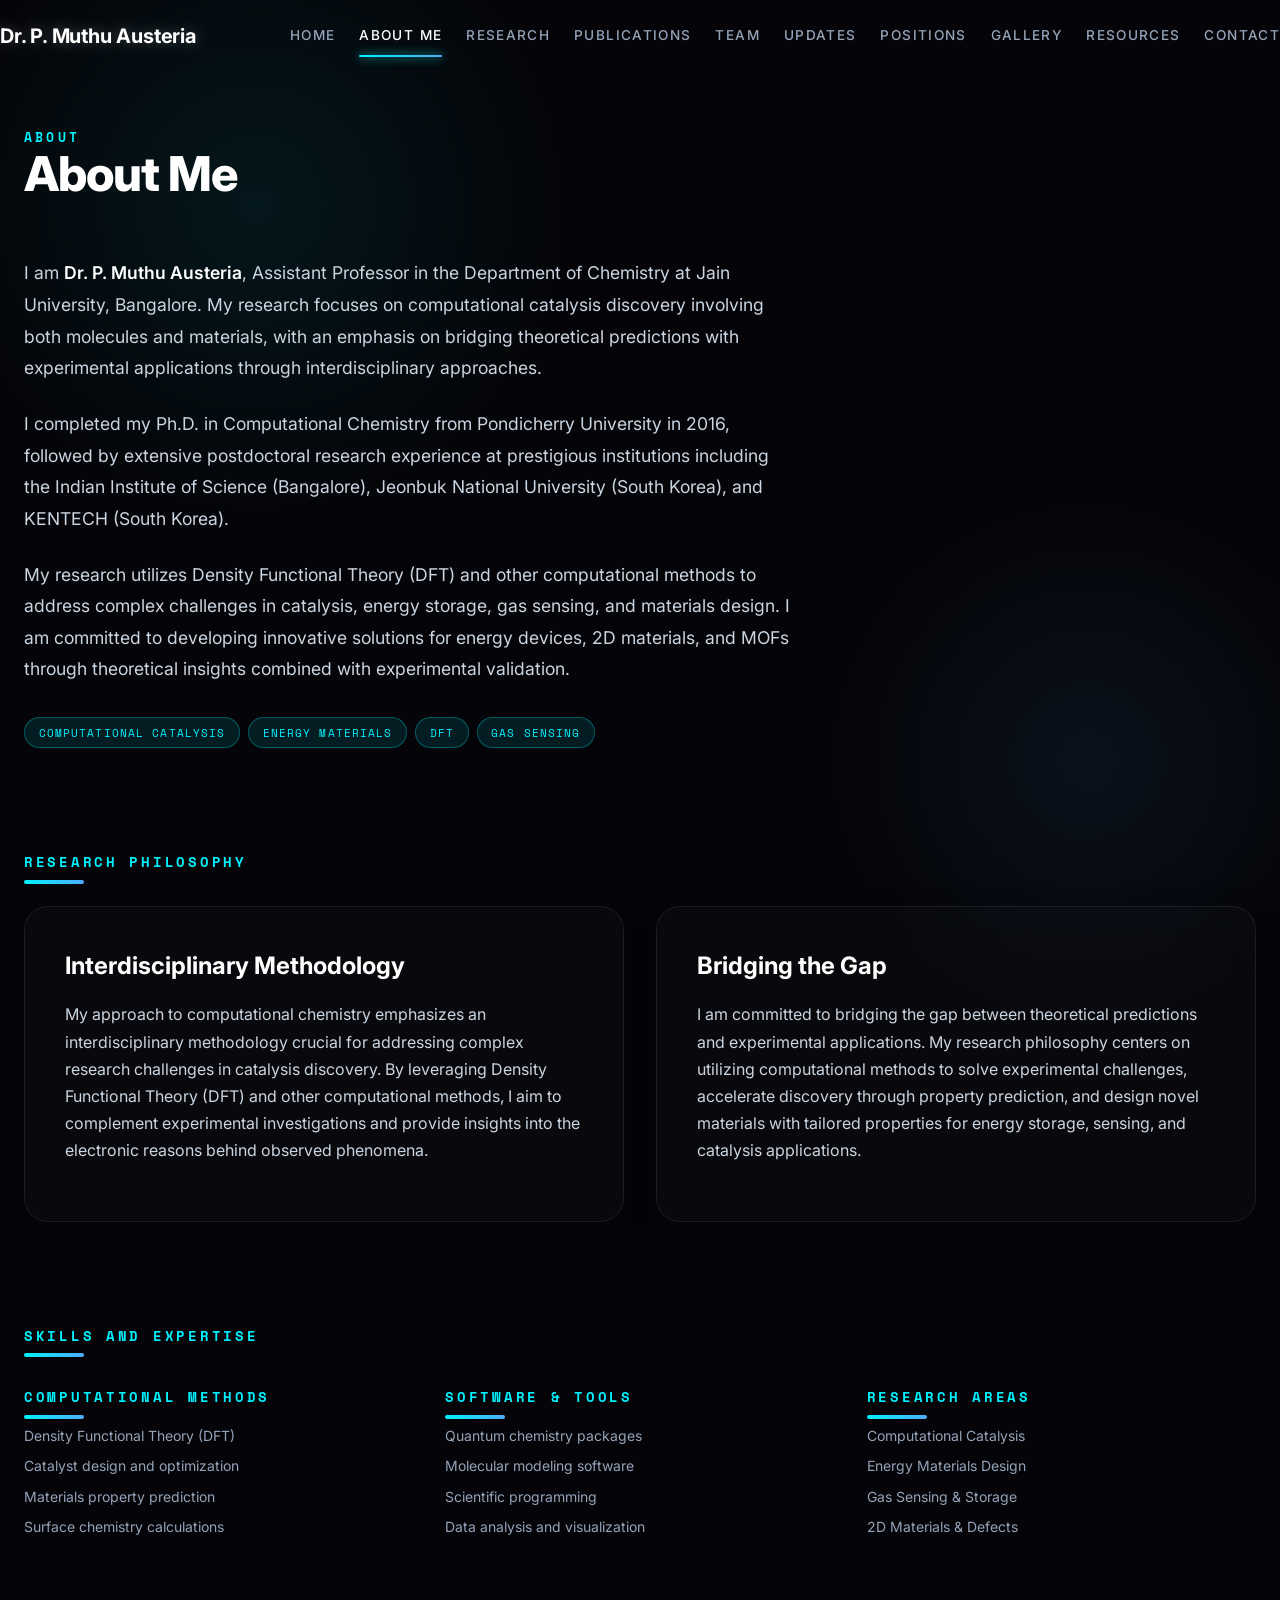
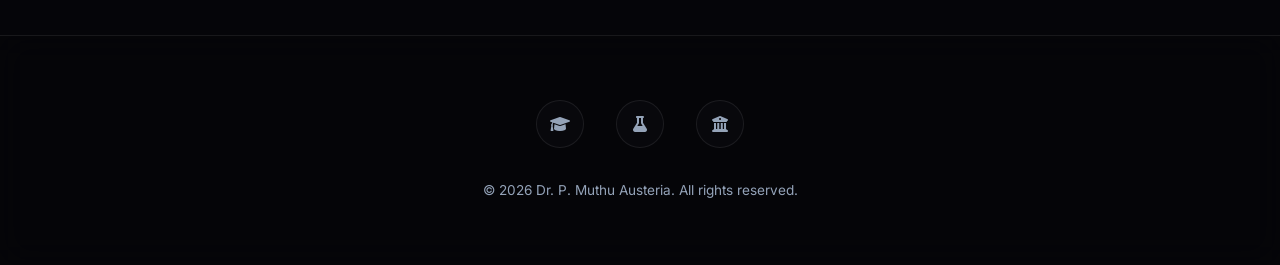
==== about.html @ 5bf9e210 "Add files via upload" ====
<!DOCTYPE html>
<html lang="en">
<head>
    <meta charset="UTF-8">
    <meta name="viewport" content="width=device-width, initial-scale=1.0">
    <title>About Me - Dr. P. Muthu Austeria - Computational Chemistry Research</title>
    <link rel="stylesheet" href="theme.css">
    <link href="https://fonts.googleapis.com/css2?family=Inter:wght@400;500;600;700&family=Space+Mono:wght@400;500;700&display=swap" rel="stylesheet">
    <link rel="stylesheet" href="https://cdnjs.cloudflare.com/ajax/libs/font-awesome/6.0.0/css/all.min.css">
</head>
<body>
    <!-- Header -->
    <header class="site-header" id="site-header">
        <div class="container header-nav">
            <div class="header-logo">
                <a href="index.html">Dr. P. Muthu Austeria</a>
            </div>
            <button class="mobile-toggle" id="mobile-toggle" aria-label="Toggle mobile menu">
                <span></span>
                <span></span>
                <span></span>
            </button>
            <nav class="nav-menu" id="nav-menu">
                <a href="index.html">Home</a>
                <a href="about.html" aria-current="page">About Me</a>
                <a href="research.html">Research</a>
                <a href="publications.html">Publications</a>
                <a href="team.html">Team</a>
                <a href="updates.html">Updates</a>
                <a href="positions.html">Positions</a>
                <a href="gallery.html">Gallery</a>
                <a href="resources.html">Resources</a>
                <a href="contact.html">Contact</a>
            </nav>
        </div>
    </header>
    <main>
        <!-- Page Header -->
        <section class="section-padding" style="padding-top: 8rem; padding-bottom: 2rem;">
            <div class="container">
                <div style="max-width: 42rem;">
                    <p class="section-pretitle font-mono text-accent">About</p>
                    <h1 class="hero-title font-display" style="font-size: 3rem; margin-bottom: 0;">About Me</h1>
                </div>
            </div>
        </section>

        <section class="section-padding" style="padding-top: 0;">
            <div class="container">
                <div class="section-content" style="max-width: 70ch;">
                <p>
                    I am <strong style="color: #fff;">Dr. P. Muthu Austeria</strong>, Assistant Professor in the Department of Chemistry at Jain University, Bangalore. 
                    My research focuses on computational catalysis discovery involving both molecules and materials, with an 
                    emphasis on bridging theoretical predictions with experimental applications through interdisciplinary approaches.
                </p>
                <p>
                    I completed my Ph.D. in Computational Chemistry from Pondicherry University in 2016, followed by 
                    extensive postdoctoral research experience at prestigious institutions including the Indian Institute 
                    of Science (Bangalore), Jeonbuk National University (South Korea), and KENTECH (South Korea).
                </p>
                <p>
                    My research utilizes Density Functional Theory (DFT) and other computational methods to address complex 
                    challenges in catalysis, energy storage, gas sensing, and materials design. I am committed to developing 
                    innovative solutions for energy devices, 2D materials, and MOFs through theoretical insights combined 
                    with experimental validation.
                </p>
            </div>
            <div class="pub-tags" style="margin-top: 2rem;">
                <span class="pub-tag">Computational Catalysis</span>
                <span class="pub-tag">Energy Materials</span>
                <span class="pub-tag">DFT</span>
                <span class="pub-tag">Gas Sensing</span>
            </div>
            </div>
            </div>
        </section>

        <section class="section-padding" style="padding-top: 0;">
            <div class="container">
                <div style="max-width: 42rem; margin-bottom: 2rem;">
                    <h2 class="section-title font-display">Research Philosophy</h2>
                </div>
                <div class="content-grid">
                <div class="content-card">
                    <h3>Interdisciplinary Methodology</h3>
                    <p>
                        My approach to computational chemistry emphasizes an interdisciplinary methodology crucial for addressing 
                        complex research challenges in catalysis discovery. By leveraging Density Functional Theory (DFT) 
                        and other computational methods, I aim to complement experimental investigations and provide insights 
                        into the electronic reasons behind observed phenomena.
                    </p>
                </div>
                <div class="content-card">
                    <h3>Bridging the Gap</h3>
                    <p>
                        I am committed to bridging the gap between theoretical predictions and experimental applications. 
                        My research philosophy centers on utilizing computational methods to solve experimental challenges, 
                        accelerate discovery through property prediction, and design novel materials with tailored properties 
                        for energy storage, sensing, and catalysis applications.
                    </p>
                </div>
            </div>
        </section>

        <section class="section-padding" style="padding-top: 0;">
            <div class="container">
                <div style="max-width: 42rem; margin-bottom: 2rem;">
                    <h2 class="section-title font-display">Skills and Expertise</h2>
                </div>
                
                <div style="display: grid; grid-template-columns: repeat(auto-fit, minmax(250px, 1fr)); gap: 2rem; margin-top: 2rem;">
                <div>
                    <h3 class="section-title">Computational Methods</h3>
                    <ul style="list-style: none; display: flex; flex-direction: column; gap: 0.5rem; color: var(--color-text-muted); font-size: 0.875rem;">
                        <li>Density Functional Theory (DFT)</li>
                        <li>Catalyst design and optimization</li>
                        <li>Materials property prediction</li>
                        <li>Surface chemistry calculations</li>
                    </ul>
                </div>
                <div>
                    <h3 class="section-title">Software & Tools</h3>
                    <ul style="list-style: none; display: flex; flex-direction: column; gap: 0.5rem; color: var(--color-text-muted); font-size: 0.875rem;">
                        <li>Quantum chemistry packages</li>
                        <li>Molecular modeling software</li>
                        <li>Scientific programming</li>
                        <li>Data analysis and visualization</li>
                    </ul>
                </div>
                <div>
                    <h3 class="section-title">Research Areas</h3>
                    <ul style="list-style: none; display: flex; flex-direction: column; gap: 0.5rem; color: var(--color-text-muted); font-size: 0.875rem;">
                        <li>Computational Catalysis</li>
                        <li>Energy Materials Design</li>
                        <li>Gas Sensing & Storage</li>
                        <li>2D Materials & Defects</li>
                    </ul>
                </div>
            </div>
        </section>
    </main>
    <!-- Footer -->
    <footer class="site-footer">
        <div class="container">
            <div class="footer-social">
                <a href="https://scholar.google.com/citations?user=vYwSPuEAAAAJ&hl=en" target="_blank" title="Google Scholar">
                    <i class="fas fa-graduation-cap"></i>
                </a>
                <a href="https://cnms.jainuniversity.ac.in/" target="_blank" title="CNMS Department">
                    <i class="fas fa-flask"></i>
                </a>
                <a href="https://www.jainuniversity.ac.in/" target="_blank" title="Jain University">
                    <i class="fas fa-university"></i>
                </a>
            </div>
            <p class="footer-copy">&copy; 2026 Dr. P. Muthu Austeria. All rights reserved.</p>
        </div>
    </footer>

    <!-- Inline script for header scroll and mobile menu -->
    <script>
        document.addEventListener('DOMContentLoaded', () => {
            const header = document.getElementById('site-header');
            const mobileToggle = document.getElementById('mobile-toggle');
            const navMenu = document.getElementById('nav-menu');

            const handleScroll = () => {
                if (window.scrollY > 10) {
                    header.classList.add('scrolled');
                } else {
                    header.classList.remove('scrolled');
                }
            };
            window.addEventListener('scroll', handleScroll, { passive: true });
            handleScroll();

            if (mobileToggle && navMenu) {
                mobileToggle.addEventListener('click', () => {
                    navMenu.classList.toggle('mobile-active');
                });
            }
        });
    </script>
    <script src="script.js"></script>
</body>
</html>
---- theme.css ----
/* Custom Properties */
:root {
    --color-bg: #050509;
    --color-surface: rgba(255, 255, 255, 0.02);
    --color-surface-2: rgba(255, 255, 255, 0.05);
    --color-text: #ffffff;
    --color-text-muted: #94a3b8;
    --color-border: rgba(255, 255, 255, 0.08);
    --color-accent: #00f2fe; /* Vibrant Cyan */
    --color-accent-soft: rgba(0, 242, 254, 0.1);
    --color-accent-strong: #4facfe; /* Electric Blue */
    --glass-blur: blur(16px);
}

/* Reset & Base */
*, *::before, *::after { box-sizing: border-box; }
* { margin: 0; padding: 0; }
body {
    font-family: 'Inter', sans-serif;
    background-color: var(--color-bg);
    color: var(--color-text);
    line-height: 1.6;
    -webkit-font-smoothing: antialiased;
    overflow-x: hidden;
    position: relative;
}

/* Ambient Background Glow */
body::before {
    content: '';
    position: fixed;
    top: -20%;
    left: -10%;
    width: 60vw;
    height: 60vw;
    background: radial-gradient(circle, rgba(0, 242, 254, 0.08) 0%, transparent 60%);
    z-index: -1;
    pointer-events: none;
    border-radius: 50%;
}
body::after {
    content: '';
    position: fixed;
    bottom: -20%;
    right: -10%;
    width: 50vw;
    height: 50vw;
    background: radial-gradient(circle, rgba(79, 172, 254, 0.08) 0%, transparent 60%);
    z-index: -1;
    pointer-events: none;
    border-radius: 50%;
}

img { max-width: 100%; display: block; }
a { text-decoration: none; color: inherit; }
ul, ol { list-style: none; }
strong { font-weight: 600; color: #fff; }

/* Container */
.container {
    width: 100%;
    max-width: 80rem;
    margin: 0 auto;
    padding: 0 1.5rem;
}

/* Typography */
.font-mono { font-family: 'Space Mono', monospace; }
.font-display { font-family: 'Inter', sans-serif; font-weight: 700; letter-spacing: -0.02em; }
.text-accent { color: var(--color-accent); }
.text-muted { color: var(--color-text-muted); }

/* Header (Glassmorphism) */
.site-header {
    position: fixed;
    top: 0;
    left: 0;
    right: 0;
    z-index: 50;
    border-bottom: 1px solid transparent;
    transition: all 0.4s cubic-bezier(0.4, 0, 0.2, 1);
    background-color: transparent;
}
.site-header.scrolled {
    background-color: rgba(5, 5, 9, 0.7);
    backdrop-filter: var(--glass-blur);
    -webkit-backdrop-filter: var(--glass-blur);
    border-bottom-color: var(--color-border);
    box-shadow: 0 4px 30px rgba(0, 0, 0, 0.5);
}
.header-nav {
    display: flex;
    align-items: center;
    justify-content: space-between;
    padding: 1.25rem 0;
}
.header-logo {
    font-weight: 700;
    font-size: 1.25rem;
    letter-spacing: -0.01em;
    color: var(--color-text);
    text-shadow: 0 0 15px rgba(255, 255, 255, 0.3);
}
.nav-menu {
    display: flex;
    gap: 1.5rem;
    align-items: center;
}
.nav-menu a {
    position: relative;
    padding: 0.25rem 0;
    font-size: 0.85rem;
    text-transform: uppercase;
    letter-spacing: 0.1em;
    color: var(--color-text-muted);
    transition: color 0.3s ease;
    font-weight: 500;
}
.nav-menu a:hover {
    color: #fff;
    text-shadow: 0 0 10px rgba(255, 255, 255, 0.5);
}
.nav-menu a::after {
    content: '';
    position: absolute;
    bottom: -6px;
    left: 0;
    width: 0;
    height: 2px;
    background: linear-gradient(90deg, var(--color-accent), var(--color-accent-strong));
    transition: width 0.3s ease;
    border-radius: 2px;
}
.nav-menu a:hover::after, .nav-menu a[aria-current="page"]::after {
    width: 100%;
    box-shadow: 0 0 10px var(--color-accent);
}
.nav-menu a[aria-current="page"] {
    color: #fff;
}

/* Mobile Toggle */
.mobile-toggle {
    display: none;
    background: none;
    border: none;
    cursor: pointer;
    padding: 0.5rem;
    z-index: 60;
}
.mobile-toggle span {
    display: block;
    width: 24px;
    height: 2px;
    background-color: var(--color-text);
    margin: 5px 0;
    transition: all 0.3s ease;
}

/* Hero Section */
.hero {
    padding: 12rem 0 6rem;
    position: relative;
    overflow: hidden;
}
.hero-grid {
    display: grid;
    grid-template-columns: 1.2fr 0.8fr;
    gap: 4rem;
    align-items: center;
}
.hero-pretitle {
    font-size: 0.85rem;
    text-transform: uppercase;
    letter-spacing: 0.25em;
    margin-bottom: 1.25rem;
    font-weight: 600;
    background: linear-gradient(90deg, var(--color-accent), var(--color-accent-strong));
    -webkit-background-clip: text;
    -webkit-text-fill-color: transparent;
    display: inline-block;
}
.hero-title {
    font-size: 4rem;
    line-height: 1.1;
    margin-bottom: 2rem;
    color: var(--color-text);
    text-wrap: balance;
    font-weight: 800;
}
.hero-title span {
    background: linear-gradient(135deg, #fff 0%, #a5b4fc 100%);
    -webkit-background-clip: text;
    -webkit-text-fill-color: transparent;
}
.hero-desc {
    font-size: 1.25rem;
    color: var(--color-text-muted);
    max-width: 36rem;
    margin-bottom: 2.5rem;
    line-height: 1.8;
}
.hero-visual {
    width: 100%;
    max-width: 24rem;
    margin: 0 auto;
    position: relative;
}
.hero-glow {
    position: absolute;
    top: -2rem;
    right: -2rem;
    bottom: -2rem;
    left: -2rem;
    background: conic-gradient(from 180deg at 50% 50%, var(--color-accent-strong) 0deg, var(--color-accent) 180deg, var(--color-accent-strong) 360deg);
    border-radius: 50%;
    opacity: 0.4;
    filter: blur(50px);
    z-index: -1;
    animation: rotate 10s linear infinite;
}
@keyframes rotate {
    from { transform: rotate(0deg); }
    to { transform: rotate(360deg); }
}
.hero-img {
    aspect-ratio: 1/1;
    width: 100%;
    object-fit: cover;
    object-position: center;
    border-radius: 50%;
    border: 2px solid rgba(255,255,255,0.1);
    box-shadow: 0 0 40px rgba(0, 0, 0, 0.8), inset 0 0 20px rgba(255,255,255,0.05);
    position: relative;
    z-index: 1;
}
.hero-links {
    display: flex;
    align-items: center;
    justify-content: center;
    gap: 1rem;
    margin-top: 2rem;
    position: relative;
    z-index: 2;
}
.social-icon {
    display: inline-flex;
    align-items: center;
    justify-content: center;
    width: 3.5rem;
    height: 3.5rem;
    border-radius: 50%;
    border: 1px solid var(--color-border);
    background: rgba(255, 255, 255, 0.03);
    backdrop-filter: var(--glass-blur);
    color: var(--color-text-muted);
    transition: all 0.3s cubic-bezier(0.175, 0.885, 0.32, 1.275);
    box-shadow: 0 4px 15px rgba(0,0,0,0.2);
}
.social-icon:hover {
    border-color: var(--color-accent);
    color: #fff;
    transform: translateY(-5px) scale(1.1);
    background: var(--color-accent-soft);
    box-shadow: 0 10px 25px rgba(0, 242, 254, 0.4);
}
.social-icon svg, .social-icon i {
    font-size: 1.25rem;
}

/* Section Shared */
.section-padding {
    padding: 6rem 0;
}
.section-pretitle {
    font-size: 0.8rem;
    text-transform: uppercase;
    letter-spacing: 0.25em;
    font-weight: 600;
    color: var(--color-accent);
}
.section-title {
    font-size: 2.75rem;
    margin-top: 0.5rem;
    font-weight: 700;
    color: #fff;
    position: relative;
    display: inline-block;
}
.section-title::after {
    content: '';
    position: absolute;
    bottom: -10px;
    left: 0;
    width: 60px;
    height: 4px;
    background: linear-gradient(90deg, var(--color-accent), var(--color-accent-strong));
    border-radius: 2px;
}
.section-desc {
    margin-top: 2rem;
    font-size: 1.1rem;
    color: var(--color-text-muted);
    max-width: 40rem;
    line-height: 1.7;
}

/* News Section */
.news-list {
    margin-top: 3rem;
    display: flex;
    flex-direction: column;
    gap: 1.5rem;
}
.news-item {
    display: flex;
    align-items: center;
    gap: 2rem;
    padding: 1.5rem 2rem;
    background: var(--color-surface);
    border: 1px solid var(--color-border);
    border-radius: 1rem;
    transition: all 0.3s ease;
    backdrop-filter: var(--glass-blur);
    position: relative;
    overflow: hidden;
}
.news-item::before {
    content: '';
    position: absolute;
    top: 0; left: 0; width: 4px; height: 100%;
    background: linear-gradient(180deg, var(--color-accent), var(--color-accent-strong));
    opacity: 0;
    transition: opacity 0.3s ease;
}
.news-item:hover {
    transform: translateX(10px);
    background: var(--color-surface-2);
    border-color: rgba(255,255,255,0.15);
    box-shadow: 0 15px 30px rgba(0,0,0,0.4);
}
.news-item:hover::before {
    opacity: 1;
}
.news-meta {
    display: flex;
    align-items: center;
    gap: 0.5rem;
    font-size: 0.8rem;
    text-transform: uppercase;
    letter-spacing: 0.15em;
    white-space: nowrap;
    width: 12rem;
    font-weight: 600;
    color: var(--color-accent);
}
.news-desc {
    flex: 1;
    font-size: 1rem;
    color: #e2e8f0;
}
.news-link {
    font-size: 0.8rem;
    text-transform: uppercase;
    letter-spacing: 0.1em;
    display: flex;
    align-items: center;
    gap: 0.5rem;
    transition: transform 0.2s;
    font-weight: 600;
    color: var(--color-text-muted);
}
.news-item:hover .news-link {
    color: var(--color-accent);
    transform: translateX(5px);
}

/* Explore Cards (Glassmorphism) */
.explore-grid {
    margin-top: 4rem;
    display: grid;
    grid-template-columns: repeat(2, 1fr);
    gap: 2rem;
}
.explore-card {
    position: relative;
    display: flex;
    flex-direction: column;
    padding: 2.5rem;
    height: 300px;
    border-radius: 1.5rem;
    overflow: hidden;
    transition: all 0.4s ease;
    color: white;
    background: var(--color-surface);
    border: 1px solid var(--color-border);
    backdrop-filter: var(--glass-blur);
    box-shadow: 0 10px 30px rgba(0,0,0,0.3);
}
.explore-card:hover {
    transform: translateY(-10px) scale(1.02);
    border-color: rgba(255,255,255,0.2);
    box-shadow: 0 20px 40px rgba(0, 0, 0, 0.6), 0 0 20px var(--color-accent-soft);
}
.explore-bg {
    position: absolute;
    top: 0; left: 0; right: 0; bottom: 0;
    z-index: -1;
    background: radial-gradient(circle at 100% 100%, rgba(0, 242, 254, 0.15) 0%, transparent 60%);
    transition: opacity 0.4s ease;
    opacity: 0.5;
}
.explore-card:nth-child(even) .explore-bg {
    background: radial-gradient(circle at 100% 100%, rgba(79, 172, 254, 0.15) 0%, transparent 60%);
}
.explore-card:hover .explore-bg {
    opacity: 1;
}
.explore-pattern {
    position: absolute;
    top: -2rem; right: -2rem;
    width: 14rem; height: 14rem;
    color: rgba(255,255,255,0.03);
    transition: transform 0.8s cubic-bezier(0.175, 0.885, 0.32, 1.275);
    pointer-events: none;
}
.explore-card:hover .explore-pattern {
    transform: scale(1.2) rotate(15deg);
    color: rgba(255,255,255,0.06);
}
.explore-card-pretitle {
    font-size: 0.75rem;
    text-transform: uppercase;
    letter-spacing: 0.2em;
    color: var(--color-accent);
    font-weight: 600;
}
.explore-card-title {
    font-size: 1.75rem;
    margin-top: 0.5rem;
    font-weight: 700;
    color: #fff;
}
.explore-card-desc {
    margin-top: 1rem;
    font-size: 1rem;
    color: var(--color-text-muted);
    line-height: 1.6;
}
.explore-card-link {
    margin-top: auto;
    font-size: 0.8rem;
    text-transform: uppercase;
    letter-spacing: 0.15em;
    display: flex;
    align-items: center;
    gap: 0.5rem;
    transition: transform 0.2s;
    font-weight: 600;
    color: var(--color-accent);
}
.explore-card:hover .explore-card-link {
    transform: translateX(8px);
}

/* Footer */
.site-footer {
    border-top: 1px solid var(--color-border);
    background-color: rgba(5, 5, 9, 0.8);
    backdrop-filter: var(--glass-blur);
    padding: 4rem 0;
    text-align: center;
    position: relative;
    z-index: 10;
}
.footer-social {
    display: flex;
    align-items: center;
    justify-content: center;
    gap: 2rem;
    margin-bottom: 2rem;
}
.footer-social a {
    color: var(--color-text-muted);
    transition: all 0.3s ease;
    background: var(--color-surface);
    width: 3rem; height: 3rem;
    display: flex; align-items: center; justify-content: center;
    border-radius: 50%;
    border: 1px solid var(--color-border);
}
.footer-social a:hover {
    color: #fff;
    border-color: var(--color-accent);
    background: var(--color-accent-soft);
    transform: translateY(-3px);
    box-shadow: 0 5px 15px rgba(0, 242, 254, 0.3);
}
.footer-copy {
    font-size: 0.85rem;
    color: var(--color-text-muted);
}

/* Interior Pages Overrides */
.page-header { max-width: 65ch; margin-bottom: 4rem; margin-top: 8rem; position: relative; z-index: 2; }
.page-eyebrow { font-family: 'Space Mono', monospace; font-size: 0.85rem; text-transform: uppercase; letter-spacing: 0.25em; color: var(--color-accent); margin-bottom: 1rem; display: block; font-weight: 600; }
.page-title { font-size: 3rem; font-weight: 800; color: #fff; line-height: 1.1; margin-bottom: 1.5rem; text-wrap: balance; }
@media (min-width: 640px) { .page-title { font-size: 4rem; } }
.page-intro { margin-top: 1rem; font-size: 1.2rem; color: var(--color-text-muted); line-height: 1.8; }

/* Timeline (Experience) */
.timeline { border-left: 2px solid rgba(255,255,255,0.1); padding-left: 2.5rem; margin-top: 4rem; display: flex; flex-direction: column; gap: 3rem; list-style: none; }
.timeline-item { position: relative; }
.timeline-marker { position: absolute; left: calc(-2.5rem - 6px); top: 0.375rem; width: 0.75rem; height: 0.75rem; border-radius: 50%; background-color: var(--color-accent); box-shadow: 0 0 10px var(--color-accent); }
.timeline-date { font-family: 'Space Mono', monospace; font-size: 0.85rem; text-transform: uppercase; letter-spacing: 0.15em; color: var(--color-accent); display: block; font-weight: 600; margin-bottom: 0.5rem; }
.timeline-title { font-size: 1.5rem; font-weight: 700; color: #fff; }
.timeline-subtitle { margin-top: 0.25rem; font-size: 1rem; color: var(--color-text-muted); }
.timeline-desc { margin-top: 1rem; font-size: 1rem; color: #cbd5e1; line-height: 1.7; max-width: 65ch; }

/* Publications */
.pub-year { font-size: 2rem; font-weight: 800; color: var(--color-accent); margin-bottom: 2rem; margin-top: 4rem; font-family: 'Space Mono', monospace; text-shadow: 0 0 20px rgba(0, 242, 254, 0.3); }
.pub-year:first-child { margin-top: 1.5rem; }
.pub-list { display: flex; flex-direction: column; gap: 1.5rem; list-style: none; }
.pub-card { border: 1px solid var(--color-border); border-radius: 1rem; background: var(--color-surface); backdrop-filter: var(--glass-blur); overflow: hidden; box-shadow: 0 4px 15px rgba(0,0,0,0.2); display: flex; flex-direction: column; transition: all 0.3s ease; }
.pub-card:hover { transform: translateY(-5px); border-color: rgba(255,255,255,0.15); box-shadow: 0 10px 30px rgba(0,0,0,0.4); }
@media (min-width: 768px) { .pub-card { flex-direction: row; } }
.pub-card-img { display: flex; align-items: center; justify-content: center; background-color: rgba(0,0,0,0.2); border-bottom: 1px solid var(--color-border); padding: 1.5rem; flex-shrink: 0; min-height: 14rem; }
@media (min-width: 768px) { .pub-card-img { width: 16rem; border-bottom: none; border-right: 1px solid var(--color-border); } }
.pub-card-img img { max-height: 14rem; max-width: 100%; object-fit: contain; filter: drop-shadow(0 4px 10px rgba(0,0,0,0.5)); }
.pub-card-content { display: flex; flex-direction: column; flex-grow: 1; }
.pub-card-body { padding: 2rem; border-left: 2px solid transparent; flex-grow: 1; }
.pub-card:hover .pub-card-body { border-left-color: var(--color-accent); }
@media (min-width: 768px) { .pub-card-body { border-left: none; } .pub-card:hover .pub-card-body { box-shadow: inset 2px 0 0 var(--color-accent); } }
.pub-authors { font-weight: 600; color: #e2e8f0; line-height: 1.6; }
.pub-title { font-weight: 600; display: inline; color: #fff; font-size: 1.1rem; }
.pub-journal { color: var(--color-accent); font-style: italic; display: inline; font-weight: 500; }
.pub-tags { margin-top: 1.25rem; display: flex; flex-wrap: wrap; gap: 0.5rem; }
.pub-tag { border: 1px solid rgba(0, 242, 254, 0.3); background: var(--color-accent-soft); color: var(--color-accent); font-family: 'Space Mono', monospace; font-size: 0.7rem; text-transform: uppercase; letter-spacing: 0.1em; padding: 0.35rem 0.85rem; border-radius: 9999px; }
.pub-actions { border-top: 1px solid var(--color-border); display: flex; font-family: 'Space Mono', monospace; font-size: 0.75rem; text-transform: uppercase; letter-spacing: 0.15em; flex-wrap: wrap; background: rgba(0,0,0,0.1); }
.pub-action-btn { padding: 1rem 1.5rem; color: var(--color-text-muted); transition: all 0.2s; display: flex; align-items: center; gap: 0.5rem; text-decoration: none; cursor: pointer; border: none; background: transparent; font-weight: 600; border-right: 1px solid var(--color-border); }
.pub-action-btn:hover { background-color: var(--color-accent-soft); color: var(--color-accent); }
.pub-action-primary { color: var(--color-accent); }

/* Profiles / Team */
.profile-card { border: 1px solid var(--color-border); border-radius: 1.5rem; background: var(--color-surface); backdrop-filter: var(--glass-blur); box-shadow: 0 10px 30px rgba(0,0,0,0.3); padding: 2.5rem; display: flex; flex-direction: column; gap: 2.5rem; margin-bottom: 2.5rem; transition: transform 0.3s ease; }
.profile-card:hover { transform: translateY(-5px); border-color: rgba(255,255,255,0.15); }
@media (min-width: 640px) { .profile-card { flex-direction: row; align-items: center; } }
.profile-img { width: 12rem; height: 12rem; border-radius: 50%; object-fit: cover; border: 2px solid rgba(255,255,255,0.1); box-shadow: 0 10px 30px rgba(0,0,0,0.5); flex-shrink: 0; margin: 0 auto; position: relative; }
@media (min-width: 640px) { .profile-img { margin: 0; } }
.profile-info { flex-grow: 1; }
.profile-role { font-family: 'Space Mono', monospace; font-size: 0.85rem; text-transform: uppercase; letter-spacing: 0.2em; color: var(--color-accent); display: block; font-weight: 600; margin-bottom: 0.5rem; }
.profile-name { font-size: 1.75rem; font-weight: 700; color: #fff; font-family: 'Inter', sans-serif; }
.profile-title { font-size: 1rem; color: var(--color-text-muted); margin-top: 0.25rem; }
.profile-desc { margin-top: 1.25rem; font-size: 1rem; color: #cbd5e1; line-height: 1.7; max-width: 65ch; }
.profile-links { margin-top: 2rem; display: flex; align-items: center; gap: 1rem; flex-wrap: wrap; }
.profile-link { display: inline-flex; align-items: center; justify-content: center; width: 3rem; height: 3rem; border-radius: 50%; border: 1px solid var(--color-border); background-color: rgba(255,255,255,0.03); color: var(--color-text-muted); transition: all 0.3s; text-decoration: none; font-size: 1.25rem; }
.profile-link:hover { border-color: var(--color-accent); color: #fff; background: var(--color-accent-soft); box-shadow: 0 0 15px rgba(0, 242, 254, 0.3); transform: translateY(-2px); }

/* Join Box / Block */
.join-block { margin-top: 3rem; border: 1px solid rgba(0, 242, 254, 0.2); background: linear-gradient(135deg, rgba(0, 242, 254, 0.05) 0%, rgba(79, 172, 254, 0.05) 100%); padding: 3rem; border-radius: 1.5rem; backdrop-filter: var(--glass-blur); position: relative; overflow: hidden; }
.join-block::before { content: ''; position: absolute; top: 0; left: 0; width: 100%; height: 2px; background: linear-gradient(90deg, var(--color-accent), var(--color-accent-strong)); }
.join-eyebrow { display: flex; align-items: center; gap: 0.75rem; font-family: 'Space Mono', monospace; font-size: 0.8rem; text-transform: uppercase; letter-spacing: 0.25em; color: var(--color-accent); font-weight: 600; }
.join-ping-container { position: relative; display: flex; width: 0.75rem; height: 0.75rem; }
.join-ping { position: absolute; display: inline-flex; height: 100%; width: 100%; border-radius: 50%; background-color: var(--color-accent); opacity: 0.7; animation: ping 1.5s cubic-bezier(0, 0, 0.2, 1) infinite; }
.join-dot { position: relative; display: inline-flex; height: 0.75rem; width: 0.75rem; border-radius: 50%; background-color: var(--color-accent); box-shadow: 0 0 8px var(--color-accent); }
@keyframes ping { 75%, 100% { transform: scale(2.5); opacity: 0; } }
.join-title { font-size: 1.75rem; font-weight: 800; color: #fff; margin-top: 1.25rem; }
.join-desc { margin-top: 1rem; font-size: 1.05rem; color: #cbd5e1; line-height: 1.7; max-width: 65ch; }
.join-btn { margin-top: 2rem; display: inline-flex; align-items: center; gap: 0.75rem; border-radius: 9999px; background: linear-gradient(90deg, var(--color-accent), var(--color-accent-strong)); padding: 1rem 2rem; font-family: 'Space Mono', monospace; font-size: 0.85rem; text-transform: uppercase; letter-spacing: 0.15em; color: #000; text-decoration: none; transition: all 0.3s ease; font-weight: 700; box-shadow: 0 10px 20px rgba(0, 242, 254, 0.2); }
.join-btn:hover { transform: translateY(-3px); box-shadow: 0 15px 30px rgba(0, 242, 254, 0.4); }

/* Standard Section */
.section-block { margin-top: 4rem; margin-bottom: 4rem; max-width: 70ch; position: relative; z-index: 2; }
.section-title { font-family: 'Space Mono', monospace; font-size: 0.85rem; text-transform: uppercase; letter-spacing: 0.2em; color: var(--color-accent); margin-bottom: 1rem; font-weight: 600; display: flex; align-items: center; gap: 0.5rem; }
.section-heading { font-size: 2rem; font-weight: 800; color: #fff; line-height: 1.3; margin-bottom: 1.5rem; }
.section-content { margin-top: 1.5rem; font-size: 1.1rem; color: #cbd5e1; line-height: 1.8; display: flex; flex-direction: column; gap: 1.5rem; }
.section-content strong { color: var(--color-accent); font-weight: 600; }

/* Content Grid and Cards */
.content-grid {
    display: grid;
    grid-template-columns: repeat(auto-fit, minmax(300px, 1fr));
    gap: 2rem;
    margin-top: 2rem;
}
.content-card {
    background: var(--color-surface);
    border: 1px solid var(--color-border);
    backdrop-filter: var(--glass-blur);
    border-radius: 1.5rem;
    padding: 2.5rem;
    box-shadow: 0 10px 30px rgba(0,0,0,0.2);
    transition: all 0.3s ease;
    display: flex;
    flex-direction: column;
}
.content-card:hover {
    transform: translateY(-5px);
    border-color: rgba(255,255,255,0.15);
    box-shadow: 0 15px 35px rgba(0,0,0,0.4), 0 0 15px var(--color-accent-soft);
}
.content-card h3 {
    font-size: 1.5rem;
    font-weight: 700;
    color: #fff;
    margin-bottom: 1rem;
}
.content-card p {
    color: #cbd5e1;
    line-height: 1.7;
    margin-bottom: 1rem;
}
.content-card ul {
    list-style: none;
    display: flex;
    flex-direction: column;
    gap: 0.75rem;
    color: #cbd5e1;
}
.content-card ul li {
    display: flex;
    align-items: flex-start;
    gap: 0.5rem;
}
.content-card ul li::before {
    content: '→';
    color: var(--color-accent);
    font-family: 'Space Mono', monospace;
}

/* Mobile Responsive */
@media (max-width: 768px) {
    .nav-menu {
        display: none;
        position: absolute;
        top: 100%;
        left: 0;
        right: 0;
        background: rgba(5, 5, 9, 0.95);
        backdrop-filter: blur(20px);
        flex-direction: column;
        gap: 1.5rem;
        padding: 2rem;
        border-bottom: 1px solid var(--color-border);
        box-shadow: 0 10px 30px rgba(0,0,0,0.5);
    }
    .nav-menu.mobile-active {
        display: flex;
        animation: fadeIn 0.3s ease forwards;
    }
    @keyframes fadeIn {
        from { opacity: 0; transform: translateY(-10px); }
        to { opacity: 1; transform: translateY(0); }
    }
    .mobile-toggle { display: block; }
    .hero { padding: 8rem 0 4rem; }
    .hero-grid { grid-template-columns: 1fr; gap: 3rem; text-align: center; }
    .hero-title { font-size: 2.75rem; }
    .hero-desc { margin: 0 auto 2rem; }
    .news-item { flex-direction: column; align-items: flex-start; gap: 1rem; }
    .explore-grid { grid-template-columns: 1fr; gap: 1.5rem; }
    .explore-card { height: auto; padding: 2rem; }
    .page-title { font-size: 2.25rem; }
    .section-heading { font-size: 1.75rem; }
}
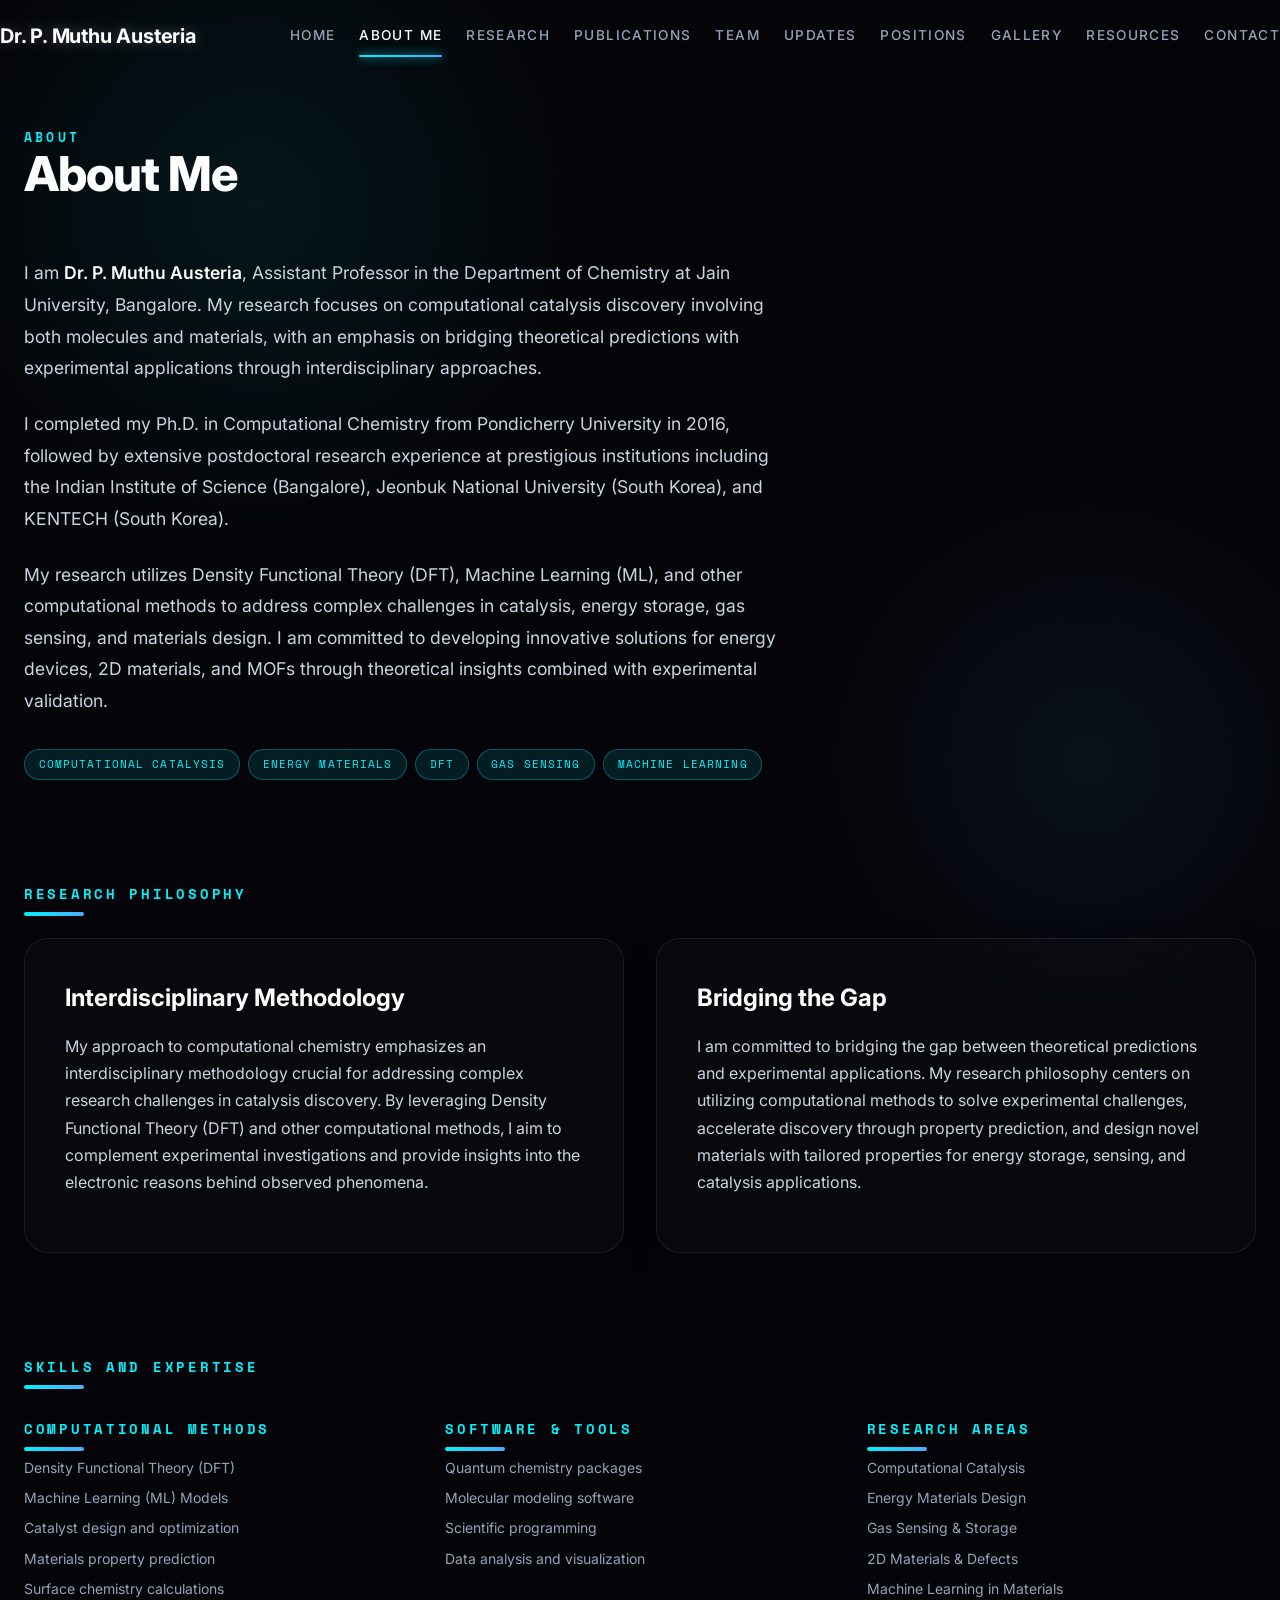
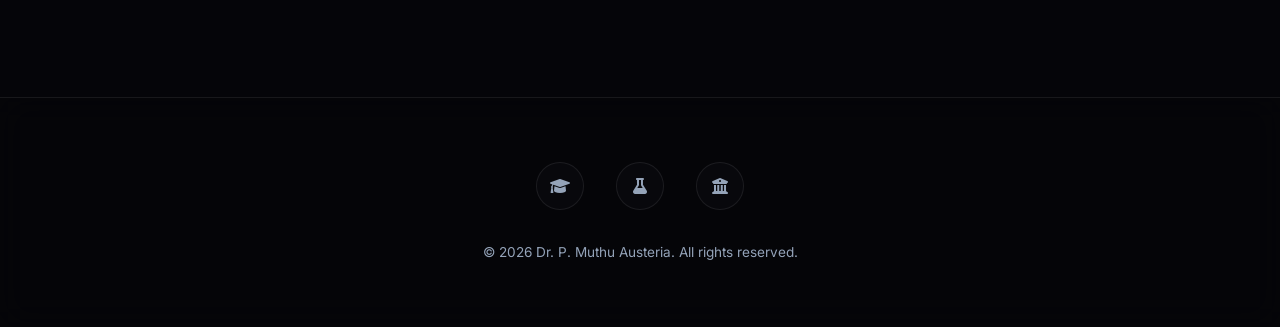
==== commit 2597dc27: "Add ML part in research area" ====
--- a/about.html
+++ b/about.html
@@ -59,7 +59,7 @@
                     of Science (Bangalore), Jeonbuk National University (South Korea), and KENTECH (South Korea).
                 </p>
                 <p>
-                    My research utilizes Density Functional Theory (DFT) and other computational methods to address complex 
+                    My research utilizes Density Functional Theory (DFT), Machine Learning (ML), and other computational methods to address complex 
                     challenges in catalysis, energy storage, gas sensing, and materials design. I am committed to developing 
                     innovative solutions for energy devices, 2D materials, and MOFs through theoretical insights combined 
                     with experimental validation.
@@ -70,6 +70,7 @@
                 <span class="pub-tag">Energy Materials</span>
                 <span class="pub-tag">DFT</span>
                 <span class="pub-tag">Gas Sensing</span>
+                <span class="pub-tag">Machine Learning</span>
             </div>
             </div>
             </div>
@@ -113,6 +114,7 @@
                     <h3 class="section-title">Computational Methods</h3>
                     <ul style="list-style: none; display: flex; flex-direction: column; gap: 0.5rem; color: var(--color-text-muted); font-size: 0.875rem;">
                         <li>Density Functional Theory (DFT)</li>
+                        <li>Machine Learning (ML) Models</li>
                         <li>Catalyst design and optimization</li>
                         <li>Materials property prediction</li>
                         <li>Surface chemistry calculations</li>
@@ -134,6 +136,7 @@
                         <li>Energy Materials Design</li>
                         <li>Gas Sensing & Storage</li>
                         <li>2D Materials & Defects</li>
+                        <li>Machine Learning in Materials</li>
                     </ul>
                 </div>
             </div>
@@ -184,5 +187,5 @@
     <script src="script.js"></script>
 </body>
 </html>
-
-
+
+
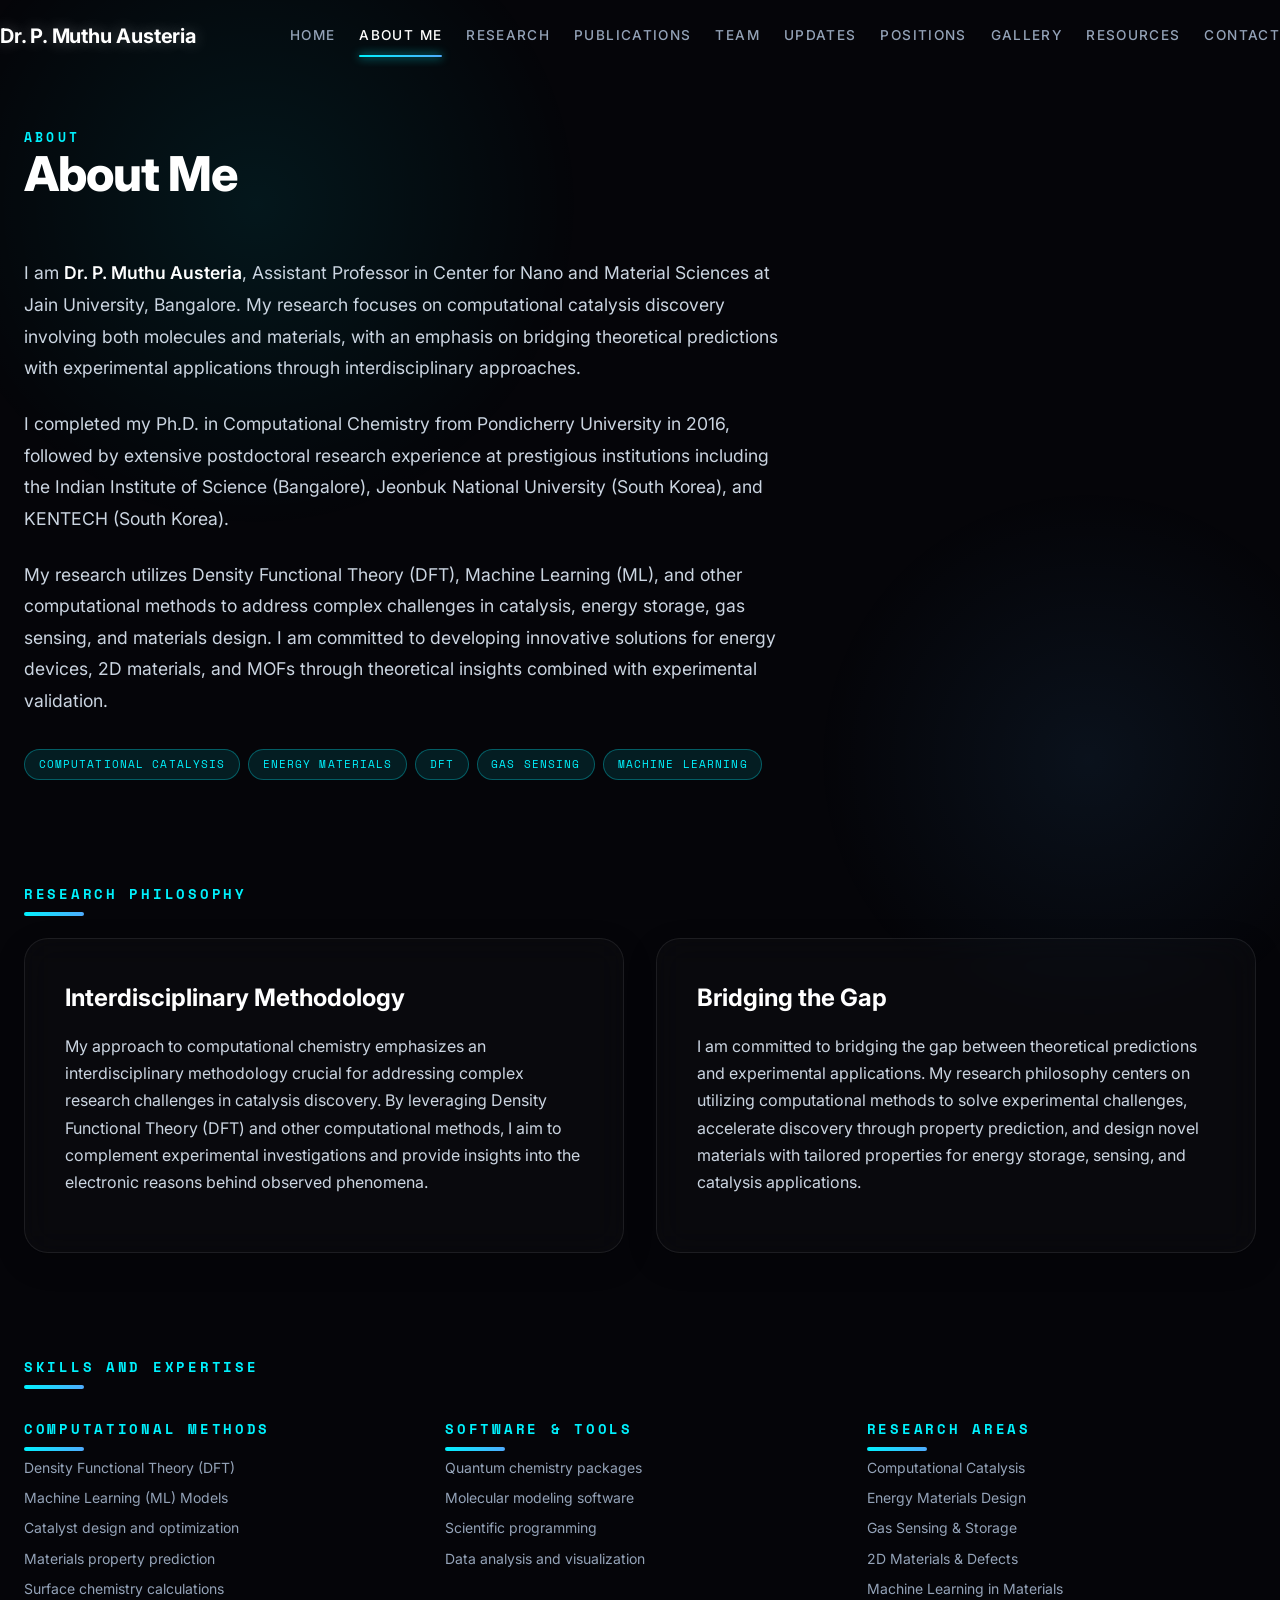
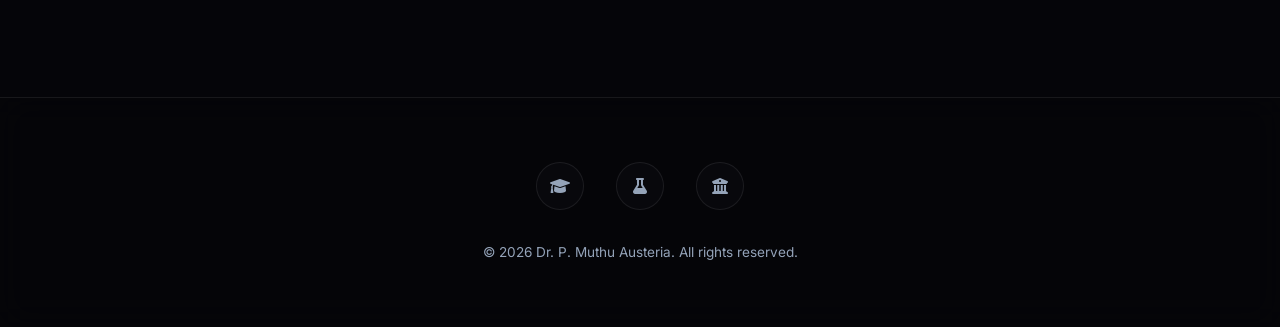
==== commit dd415a24: "Update Org" ====
--- a/about.html
+++ b/about.html
@@ -1,13 +1,17 @@
 <!DOCTYPE html>
 <html lang="en">
+
 <head>
     <meta charset="UTF-8">
     <meta name="viewport" content="width=device-width, initial-scale=1.0">
     <title>About Me - Dr. P. Muthu Austeria - Computational Chemistry Research</title>
     <link rel="stylesheet" href="theme.css">
-    <link href="https://fonts.googleapis.com/css2?family=Inter:wght@400;500;600;700&family=Space+Mono:wght@400;500;700&display=swap" rel="stylesheet">
+    <link
+        href="https://fonts.googleapis.com/css2?family=Inter:wght@400;500;600;700&family=Space+Mono:wght@400;500;700&display=swap"
+        rel="stylesheet">
     <link rel="stylesheet" href="https://cdnjs.cloudflare.com/ajax/libs/font-awesome/6.0.0/css/all.min.css">
 </head>
+
 <body>
     <!-- Header -->
     <header class="site-header" id="site-header">
@@ -48,30 +52,37 @@
         <section class="section-padding" style="padding-top: 0;">
             <div class="container">
                 <div class="section-content" style="max-width: 70ch;">
-                <p>
-                    I am <strong style="color: #fff;">Dr. P. Muthu Austeria</strong>, Assistant Professor in the Department of Chemistry at Jain University, Bangalore. 
-                    My research focuses on computational catalysis discovery involving both molecules and materials, with an 
-                    emphasis on bridging theoretical predictions with experimental applications through interdisciplinary approaches.
-                </p>
-                <p>
-                    I completed my Ph.D. in Computational Chemistry from Pondicherry University in 2016, followed by 
-                    extensive postdoctoral research experience at prestigious institutions including the Indian Institute 
-                    of Science (Bangalore), Jeonbuk National University (South Korea), and KENTECH (South Korea).
-                </p>
-                <p>
-                    My research utilizes Density Functional Theory (DFT), Machine Learning (ML), and other computational methods to address complex 
-                    challenges in catalysis, energy storage, gas sensing, and materials design. I am committed to developing 
-                    innovative solutions for energy devices, 2D materials, and MOFs through theoretical insights combined 
-                    with experimental validation.
-                </p>
-            </div>
-            <div class="pub-tags" style="margin-top: 2rem;">
-                <span class="pub-tag">Computational Catalysis</span>
-                <span class="pub-tag">Energy Materials</span>
-                <span class="pub-tag">DFT</span>
-                <span class="pub-tag">Gas Sensing</span>
-                <span class="pub-tag">Machine Learning</span>
-            </div>
+                    <p>
+                        I am <strong style="color: #fff;">Dr. P. Muthu Austeria</strong>, Assistant Professor in Center
+                        for Nano and Material Sciences at Jain University, Bangalore.
+                        My research focuses on computational catalysis discovery involving both molecules and materials,
+                        with an
+                        emphasis on bridging theoretical predictions with experimental applications through
+                        interdisciplinary approaches.
+                    </p>
+                    <p>
+                        I completed my Ph.D. in Computational Chemistry from Pondicherry University in 2016, followed by
+                        extensive postdoctoral research experience at prestigious institutions including the Indian
+                        Institute
+                        of Science (Bangalore), Jeonbuk National University (South Korea), and KENTECH (South Korea).
+                    </p>
+                    <p>
+                        My research utilizes Density Functional Theory (DFT), Machine Learning (ML), and other
+                        computational methods to address complex
+                        challenges in catalysis, energy storage, gas sensing, and materials design. I am committed to
+                        developing
+                        innovative solutions for energy devices, 2D materials, and MOFs through theoretical insights
+                        combined
+                        with experimental validation.
+                    </p>
+                </div>
+                <div class="pub-tags" style="margin-top: 2rem;">
+                    <span class="pub-tag">Computational Catalysis</span>
+                    <span class="pub-tag">Energy Materials</span>
+                    <span class="pub-tag">DFT</span>
+                    <span class="pub-tag">Gas Sensing</span>
+                    <span class="pub-tag">Machine Learning</span>
+                </div>
             </div>
             </div>
         </section>
@@ -82,25 +93,31 @@
                     <h2 class="section-title font-display">Research Philosophy</h2>
                 </div>
                 <div class="content-grid">
-                <div class="content-card">
-                    <h3>Interdisciplinary Methodology</h3>
-                    <p>
-                        My approach to computational chemistry emphasizes an interdisciplinary methodology crucial for addressing 
-                        complex research challenges in catalysis discovery. By leveraging Density Functional Theory (DFT) 
-                        and other computational methods, I aim to complement experimental investigations and provide insights 
-                        into the electronic reasons behind observed phenomena.
-                    </p>
-                </div>
-                <div class="content-card">
-                    <h3>Bridging the Gap</h3>
-                    <p>
-                        I am committed to bridging the gap between theoretical predictions and experimental applications. 
-                        My research philosophy centers on utilizing computational methods to solve experimental challenges, 
-                        accelerate discovery through property prediction, and design novel materials with tailored properties 
-                        for energy storage, sensing, and catalysis applications.
-                    </p>
-                </div>
-            </div>
+                    <div class="content-card">
+                        <h3>Interdisciplinary Methodology</h3>
+                        <p>
+                            My approach to computational chemistry emphasizes an interdisciplinary methodology crucial
+                            for addressing
+                            complex research challenges in catalysis discovery. By leveraging Density Functional Theory
+                            (DFT)
+                            and other computational methods, I aim to complement experimental investigations and provide
+                            insights
+                            into the electronic reasons behind observed phenomena.
+                        </p>
+                    </div>
+                    <div class="content-card">
+                        <h3>Bridging the Gap</h3>
+                        <p>
+                            I am committed to bridging the gap between theoretical predictions and experimental
+                            applications.
+                            My research philosophy centers on utilizing computational methods to solve experimental
+                            challenges,
+                            accelerate discovery through property prediction, and design novel materials with tailored
+                            properties
+                            for energy storage, sensing, and catalysis applications.
+                        </p>
+                    </div>
+                </div>
         </section>
 
         <section class="section-padding" style="padding-top: 0;">
@@ -108,45 +125,50 @@
                 <div style="max-width: 42rem; margin-bottom: 2rem;">
                     <h2 class="section-title font-display">Skills and Expertise</h2>
                 </div>
-                
-                <div style="display: grid; grid-template-columns: repeat(auto-fit, minmax(250px, 1fr)); gap: 2rem; margin-top: 2rem;">
-                <div>
-                    <h3 class="section-title">Computational Methods</h3>
-                    <ul style="list-style: none; display: flex; flex-direction: column; gap: 0.5rem; color: var(--color-text-muted); font-size: 0.875rem;">
-                        <li>Density Functional Theory (DFT)</li>
-                        <li>Machine Learning (ML) Models</li>
-                        <li>Catalyst design and optimization</li>
-                        <li>Materials property prediction</li>
-                        <li>Surface chemistry calculations</li>
-                    </ul>
-                </div>
-                <div>
-                    <h3 class="section-title">Software & Tools</h3>
-                    <ul style="list-style: none; display: flex; flex-direction: column; gap: 0.5rem; color: var(--color-text-muted); font-size: 0.875rem;">
-                        <li>Quantum chemistry packages</li>
-                        <li>Molecular modeling software</li>
-                        <li>Scientific programming</li>
-                        <li>Data analysis and visualization</li>
-                    </ul>
-                </div>
-                <div>
-                    <h3 class="section-title">Research Areas</h3>
-                    <ul style="list-style: none; display: flex; flex-direction: column; gap: 0.5rem; color: var(--color-text-muted); font-size: 0.875rem;">
-                        <li>Computational Catalysis</li>
-                        <li>Energy Materials Design</li>
-                        <li>Gas Sensing & Storage</li>
-                        <li>2D Materials & Defects</li>
-                        <li>Machine Learning in Materials</li>
-                    </ul>
-                </div>
-            </div>
+
+                <div
+                    style="display: grid; grid-template-columns: repeat(auto-fit, minmax(250px, 1fr)); gap: 2rem; margin-top: 2rem;">
+                    <div>
+                        <h3 class="section-title">Computational Methods</h3>
+                        <ul
+                            style="list-style: none; display: flex; flex-direction: column; gap: 0.5rem; color: var(--color-text-muted); font-size: 0.875rem;">
+                            <li>Density Functional Theory (DFT)</li>
+                            <li>Machine Learning (ML) Models</li>
+                            <li>Catalyst design and optimization</li>
+                            <li>Materials property prediction</li>
+                            <li>Surface chemistry calculations</li>
+                        </ul>
+                    </div>
+                    <div>
+                        <h3 class="section-title">Software & Tools</h3>
+                        <ul
+                            style="list-style: none; display: flex; flex-direction: column; gap: 0.5rem; color: var(--color-text-muted); font-size: 0.875rem;">
+                            <li>Quantum chemistry packages</li>
+                            <li>Molecular modeling software</li>
+                            <li>Scientific programming</li>
+                            <li>Data analysis and visualization</li>
+                        </ul>
+                    </div>
+                    <div>
+                        <h3 class="section-title">Research Areas</h3>
+                        <ul
+                            style="list-style: none; display: flex; flex-direction: column; gap: 0.5rem; color: var(--color-text-muted); font-size: 0.875rem;">
+                            <li>Computational Catalysis</li>
+                            <li>Energy Materials Design</li>
+                            <li>Gas Sensing & Storage</li>
+                            <li>2D Materials & Defects</li>
+                            <li>Machine Learning in Materials</li>
+                        </ul>
+                    </div>
+                </div>
         </section>
     </main>
     <!-- Footer -->
     <footer class="site-footer">
         <div class="container">
             <div class="footer-social">
-                <a href="https://scholar.google.com/citations?user=vYwSPuEAAAAJ&hl=en" target="_blank" title="Google Scholar">
+                <a href="https://scholar.google.com/citations?user=vYwSPuEAAAAJ&hl=en" target="_blank"
+                    title="Google Scholar">
                     <i class="fas fa-graduation-cap"></i>
                 </a>
                 <a href="https://cnms.jainuniversity.ac.in/" target="_blank" title="CNMS Department">
@@ -186,6 +208,5 @@
     </script>
     <script src="script.js"></script>
 </body>
-</html>
-
-
+
+</html>
